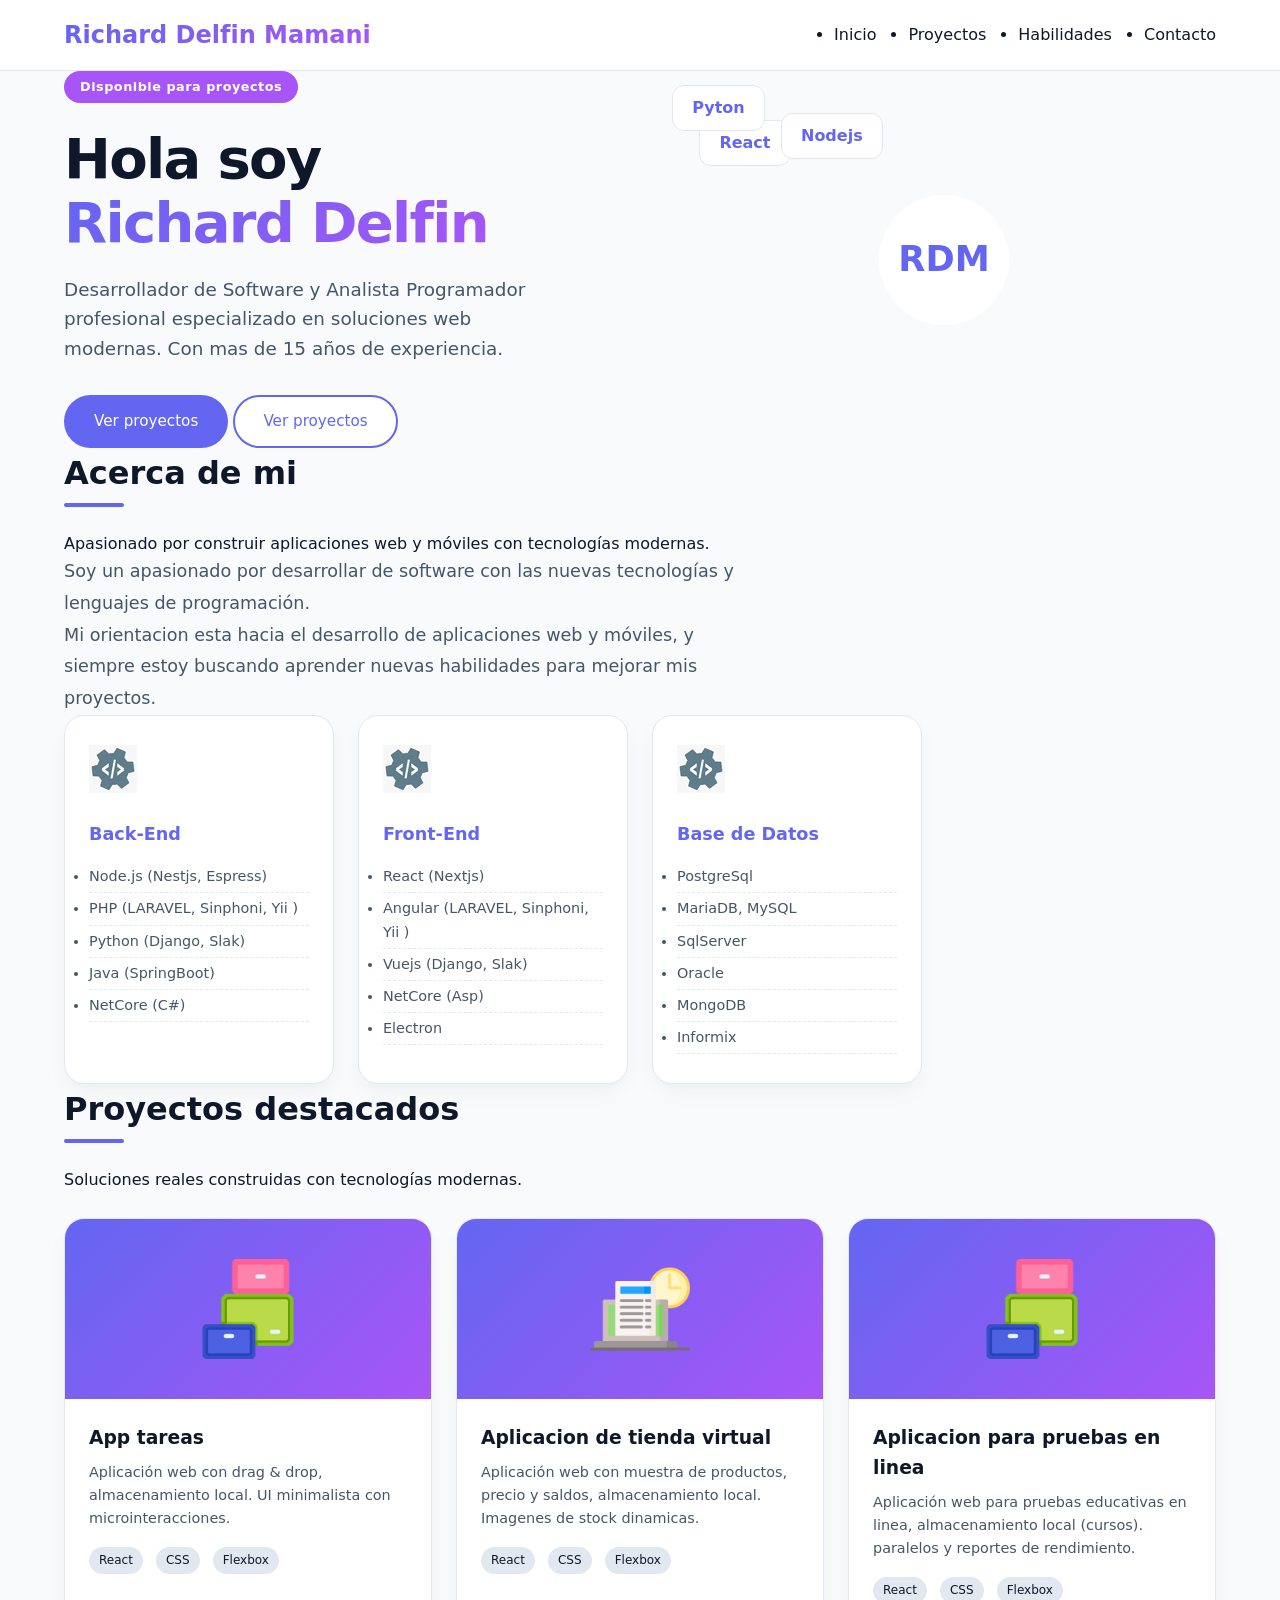
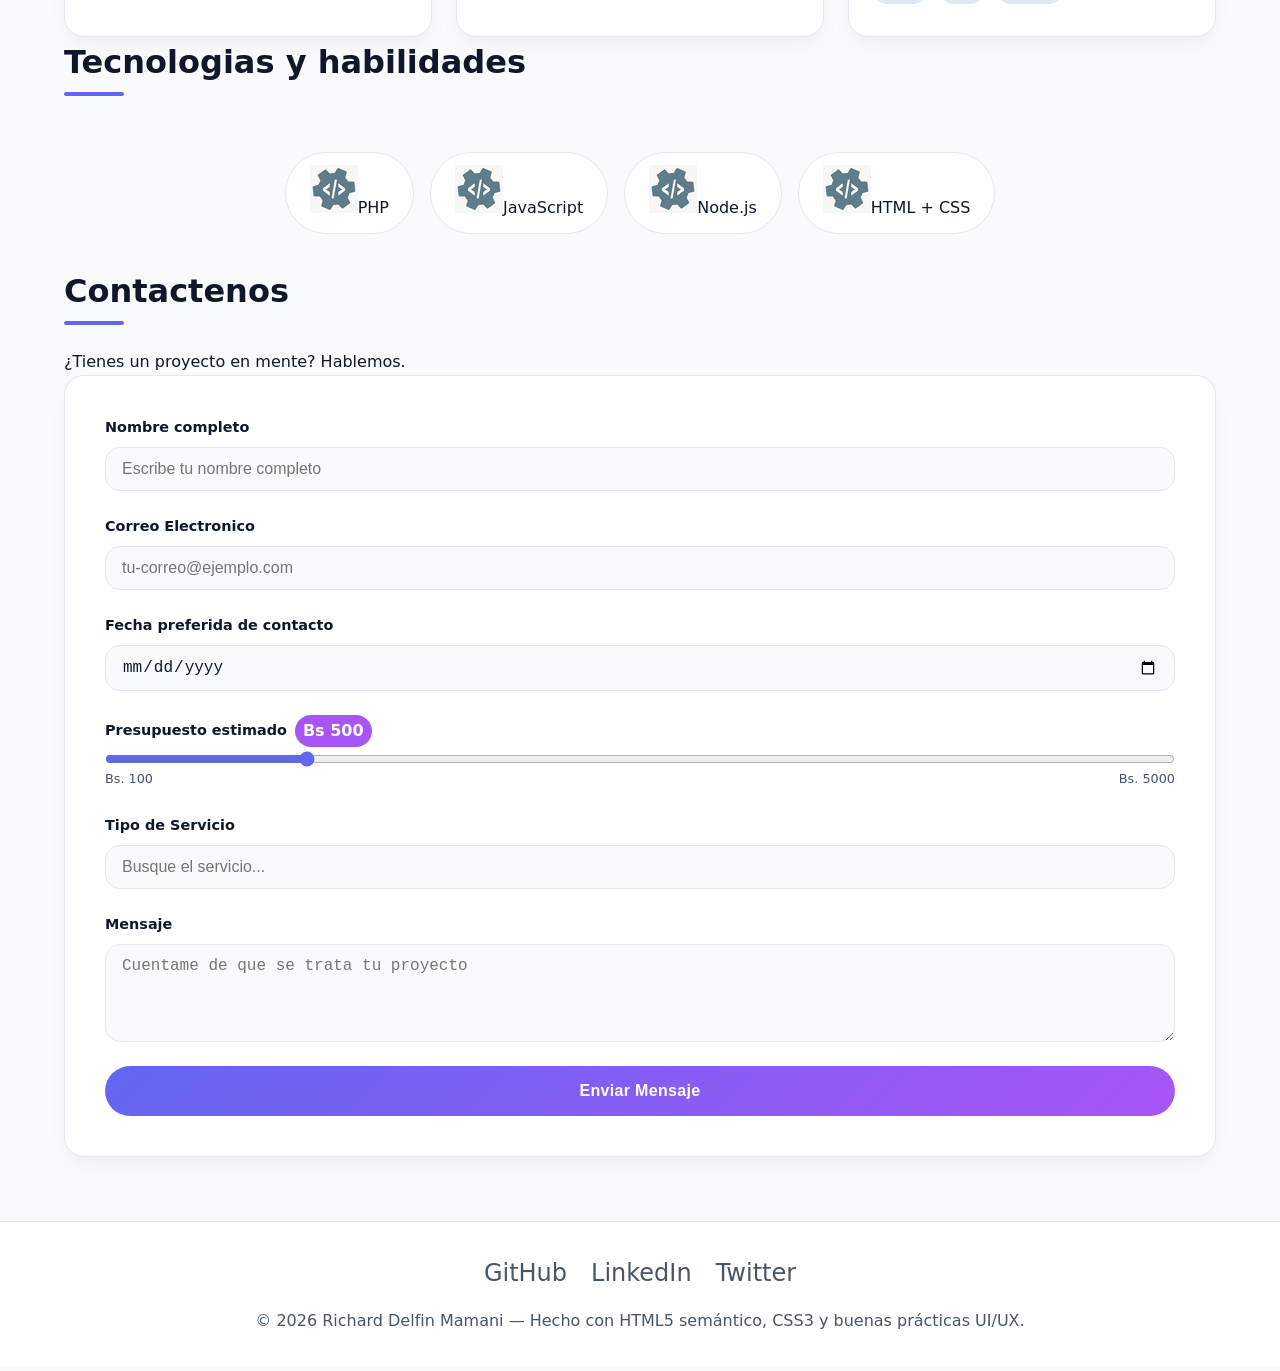
==== sesion2 - practica/index.html @ 0465246e "practica 2 del curso" ====
<!doctype html>
<html lang="es">

<head>
  <title>Richard Delfin Mamani - Desarrollador full stack</title>
  <!-- SEO & Open Graph Meta Tags -->
  <meta name="description" content="Portafolio de Heber Cussi, Desarrollador de software y analista programador" />
  <meta name="keywords" content="desarrollador, full stack, react, nodejs, python, portafolio" />
  <meta name="author" content="Hebert Cussi Cuentas" />
  <!-- Open Graph -->
  <meta property="og:title" content="Richard Delfin Mamani – Desarrollador Full Stack" />
  <meta property="og:description" content="Portafolio profesional de Richard Delfin Mamani." />
  <meta property="og:type" content="website" />
  <meta property="og:url" content="https://richardelfin.dev" />

  <link rel="stylesheet" href="css/estilos.css" />
</head>

<body>
  <!-- <header> semántico con navegación -->
  <header>
    <div class="container">
      <div class="navbar">
        <div class="logo">Richard Delfin Mamani</div>
        <nav>
          <ul>
            <li><a href="#inicio">Inicio</a></li>
            <li><a href="#proyectos">Proyectos</a></li>
            <li><a href="#habilidades">Habilidades</a></li>
            <li><a href="#contacto">Contacto</a></li>
          </ul>
        </nav>
      </div>
    </div>
  </header>
  <!-- <main> agrupa el contenido principal -->
  <main>
    <!--<section> Hero / Inicio -->
    <section id="inicio">
      <div class="container hero-grid">
        <div class="hero-content">
          <span class="hero-badge">Disponible para proyectos</span>
          <h1>Hola soy <br> <strong>Richard Delfin</strong></h1>
          <p>Desarrollador de Software y Analista Programador profesional especializado en soluciones web modernas. Con mas de 15 años de experiencia.</p>
          <div class="hero-action">
            <a href="#proyectos" class="btn btn--primary"> Ver proyectos</a>
            <a href="#contacto" class="btn btn--secundary"> Ver proyectos</a>
          </div>
        </div>
        <aside class="hero-visual">
          <div class="floar-card card--a">React</div>
          <div class="floar-card card--d">Pyton</div>
          <div class="floar-card card--c">Nodejs</div>
          <div class="avatar-ring">
              <div class="avatar-inner">RDM</div>
            </div>
          </aside>
        </aside>
      </div>
    </section>
    <section id="acercade">
      <div class="container">
        <h2 class="section-titulo">Acerca de mi</h2>
        <p>Apasionado por construir aplicaciones web y móviles con tecnologías modernas.</p>
        <div class="about-bio">
          <p> Soy un apasionado por desarrollar de software con las nuevas
              tecnologías y lenguajes de programación. 
              <br>Mi orientacion esta hacia el desarrollo de aplicaciones web y móviles, y siempre estoy
              buscando aprender nuevas habilidades para mejorar mis proyectos.
            </p>
        </div>
        <!-- CSS Grid: layout de habilidades con grid-template-areas -->
        <div class="skills-grid">
          <article class="skill-cards">
            <span class="skill-icons"><img src="img/prog.gif"></span>
            <h3>Back-End</h3>
            <ul>
              <li>Node.js (Nestjs, Espress)</li>
              <li>PHP (LARAVEL, Sinphoni, Yii )</li>
              <li>Python (Django, Slak)</li>
              <li>Java (SpringBoot)</li>
              <li>NetCore (C#)</li>
            </ul>
          </article>
          <article class="skill-cards">
            <span class="skill-icons"><img src="img/prog.gif"></span>
            <h3>Front-End</h3>
            <ul>
              <li>React (Nextjs)</li>
              <li>Angular (LARAVEL, Sinphoni, Yii )</li>
              <li>Vuejs (Django, Slak)</li>
              <li>NetCore (Asp)</li>
              <li>Electron</li>
            </ul>
          </article>
          <article class="skill-cards">
            <span class="skill-icons"><img src="img/prog.gif"></span>
            <h3>Base de Datos</h3>
            <ul>
              <li>PostgreSql</li>
              <li>MariaDB, MySQL</li>
              <li>SqlServer</li>
              <li>Oracle</li>
              <li>MongoDB</li>
              <li>Informix</li>
            </ul>
          </article>
        </div>

      </div>

    </section>

    <!-- <section> mis Proyecto -->
    <section id="proyectos">
      <div class="container">
        <h2 class="section-titulo">Proyectos destacados</h2>
        <p>Soluciones reales construidas con tecnologías modernas.</p>
        <br>
        <div class="proyecto-grilla">
          <article class="project-cards">
            <div class="proyecto-img"><img src="img/tienda.png" alt="" width="100" height="100"></div>
            <div class="proyecto-info">
              <h3>App tareas</h3>
              <p>Aplicación web con drag & drop, almacenamiento local. UI minimalista con microinteracciones.</p>
              <div>
                <span class="tecnologias">React</span>
                <span class="tecnologias">CSS</span>
                <span class="tecnologias">Flexbox</span>
              </div>
            </div>
          </article>

          <article class="project-cards">
            <div class="proyecto-img"><img src="img/prueba.png" alt="" width="100" height="100"></div>
            <div class="proyecto-info">
              <h3>Aplicacion de tienda virtual</h3>
              <p>Aplicación web con muestra de productos, precio y saldos, almacenamiento local. Imagenes de stock dinamicas.</p>
              <div>
                <span class="tecnologias">React</span>
                <span class="tecnologias">CSS</span>
                <span class="tecnologias">Flexbox</span>
              </div>
            </div>
          </article>

          <article class="project-cards">
            <div class="proyecto-img"><img src="img/tienda.png" alt="" width="100" height="100"></div>
            <div class="proyecto-info">
              <h3>Aplicacion para pruebas en linea</h3>
              <p>Aplicación web para pruebas educativas en linea, almacenamiento local (cursos). paralelos y reportes de rendimiento.</p>
              <div>
                <span class="tecnologias">React</span>
                <span class="tecnologias">CSS</span>
                <span class="tecnologias">Flexbox</span>
              </div>
            </div>
          </article>

        </div>
      </div>
    </section>
   <!--  <section> Proyectos con CSS Grid + <article> semántico -->
    <section id="habilidades">
      <div class="container">
        <h2 class="section-titulo">Tecnologias y habilidades</h2>
        <div class="skills-container">
          <div class="skill-items"><img src="img/prog.gif">PHP</div>
          <div class="skill-items"><img src="img/prog.gif">JavaScript</div>
          <div class="skill-items"><img src="img/prog.gif">Node.js</div>
          <div class="skill-items"><img src="img/prog.gif">HTML + CSS</div>
        </div>
      </div>
    </section>
    <!--  <section> Contacto con formulario HTML5 validado -->
    <section id="contacto">
      <div class="container">
        <h2 class="section-titulo">Contactenos</h2>
        <p>¿Tienes un proyecto en mente? Hablemos.</p>

        <div class="contact-form">
          <form action="#" method="post" novalidate>
            <div class="form-group">
              <label for="nombre">Nombre completo</label>
              <input type="text" id="nombre" name="nombre" required minlength="3" placeholder="Escribe tu nombre completo" autocomplete="name"/>
            </div>
            <div class="form-group">
              <label for="email">Correo Electronico</label>
              <input type="email" id="email" name="email" required placeholder="tu-correo@ejemplo.com" autocomplete="email"/>
            </div>
            <div class="form-group">
              <label for="fecha">Fecha preferida de contacto</label>
              <input type="date" id="fecha" name="fecha"/>
            </div>
            <div class="form-group">
              <label for="presupuesto">Presupuesto estimado
                <span class="rango-valor" id="presupuesto-valor">Bs 500</span>
              </label>
              <input type="range" id="presupuesto" name="presupuesto" min="100" max="5000" step="100" value="1000"/>
              <div class="rango-labels">
                <span>Bs. 100 </span> <span>Bs. 5000</span>
              </div>
            </div>

            <div class="form-group">
              <label for="servicio">Tipo de Servicio</label>
              <input type="search" id="servicio" name="search" list="servicio-lista" placeholder="Busque el servicio..."/>
              <datalist id="servicio-lista">
              <option value="Desarrollo Web Full Stack"></option>
              <option value="Consultaria tecnica"></option>
              <option value="Base de Datos"></option>
            </datalist>
            </div>
            
            <div class="form-group">
              <label for="mensaje">Mensaje</label>
              <textarea name="mensaje" id="mensaje" rows="4" required minlength="20" placeholder="Cuentame de que se trata tu proyecto"></textarea>
            </div>
            <button type="button" class="btn-submit">Enviar Mensaje </button>
          </form>
        </div>
      </div>
    </section>
  </main>
  <!-- <footer> semántico -->
  <footer>
    <div class="container">
      <div class="social-links">
        <a href="#" aria-label="GitHub">GitHub</a>
        <a href="#" aria-label="LinkedIn">LinkedIn</a>
        <a href="#" aria-label="Twitter">Twitter</a>
      </div>
      <p>
        © 2026 Richard Delfin Mamani — Hecho con HTML5 semántico, CSS3 y buenas
        prácticas UI/UX.
      </p>
    </div>
  </footer>
</body>

</html>
---- sesion2 - practica/css/estilos.css ----
/* ============================================ */
/* 1. VARIABLES CSS (tema claro)         */
/* ============================================ */
:root {
  /* Colores claros (por defecto) */
  --bg-primary: #f8fafc;
  --bg-secondary: #ffffff;
  --text-primary: #0f172a;
  --text-secondary: #475569;
  --accent: #6366f1;
  --accent-blanco: #ffffff;
  --accent-gradiente: #a855f7;
  --accent-hover: #4f46e5;
  --border: #e2e8f0;
  --card-shadow: 0 10px 25px -5px rgba(0, 0, 0, 0.05), 0 8px 10px -6px rgba(0, 0, 0, 0.02);
  --transition: all 0.3s cubic-bezier(0.4, 0, 0.2, 1);
  --bg-card:  rgba(99,102,241,0.15);
}

/* ============================================ */
/* 2. RESET Y ESTILOS GLOBALES (Box Model)      */
/* ============================================ */
* {
  margin: 0;
  padding: 0;
  box-sizing: border-box;
}

body {
  font-family: system-ui, -apple-system, 'Segoe UI', Roboto, 'Helvetica Neue', sans-serif;
  background-color: var(--bg-primary);
  color: var(--text-primary);
  line-height: 1.6;
  transition: background-color 0.2s, color 0.2s;
}

html {
  scroll-behavior: smooth;
}

.container {
  max-width: 1200px;
  margin: 0 auto;
  padding: 0 24px;
}

/* ============================================ */
/* 4. HEADER Y NAVEGACIÓN (FLEXBOX)             */
/* ============================================ */
header {
  background: var(--bg-secondary);
  backdrop-filter: blur(8px);
  border-bottom: 1px solid var(--border);
  position: sticky;
  top: 0;
  z-index: 100;
}

.navbar {
  display: flex;
  justify-content: space-between;
  align-items: center;
  padding: 1rem 0;
  flex-wrap: wrap;
  gap: 1rem;
}

.logo {
  font-size: 1.5rem;
  font-weight: 700;
  background: linear-gradient(135deg, var(--accent), var(--accent-gradiente) );
  background-clip: text;
  -webkit-background-clip: text;
  color: transparent;
}

nav ul {
  display: flex;
  gap: 2rem;
  flex-wrap: wrap;
}

nav ul li a {
  text-decoration: none;
  color: var(--text-primary);
  font-weight: 500;
  transition: var(--transition);
  padding: 0.5rem 0;
  border-bottom: 2px solid transparent;
}

nav ul li a:hover {
  color: var(--accent);
  border-bottom-color: var(--accent);
}
footer{
  background: var(--bg-secondary);
  border-top: 1px solid var(--border);
  padding: 2rem 0;
  margin-top: 4rem;
  text-align: center;
  color: var(--text-secondary);
}
.social-links{
  display: flex;
  justify-content: center;
  gap: 1.5rem;
  margin-bottom: 1rem;
}
.social-links a{
  color: var(--text-secondary);
  font-size: 1.5rem;
  transition: var(--transition);
  text-decoration: none;
}
.social-links a:hover{
  color: var(--accent);
  transform: translateY(-3px);
}

.section-titulo{
  position: relative;
  display:  inline-block;
  margin-bottom: 2rem;
  font-size: 2rem;
}

.section-titulo::after{
  content: '';
  position: absolute;
  bottom: -8px;
  left: 0;
  width: 60px;
  height: 4px;
  background: var(--accent);
  border-radius: 2px;
}

.proyecto-grilla{
  display: grid;  
  flex:  1 1 300px;
  
  grid-template-columns: repeat(auto-fill, minmax(300px,1fr));
  gap: 1.5rem;
}

.project-cards{
  background: var(--bg-secondary);
  border-radius: 20px;
  overflow: hidden;
  box-shadow: var(--card-shadow);
  border: 1px solid var(--border);
  display: grid;
  grid-template-rows: 180px 1fr;
  transition: var(--transition);
}

.project-cards:hover{
  transform: translateY(-6px);
  box-shadow: 0 16px 32px -8px var(--bg-card);
}
.proyecto-info{
  padding: 1.5rem;
}

.proyecto-info h3{
  margin-bottom: 0.5rem;
}
.proyecto-info p{
  color: var(--text-secondary);
  font-size: 0.90rem;
  margin-bottom: 1rem;
}
.tecnologias{
  display: inline-block;
  background: var(--border);
  padding: 4px 10px;
  border-radius: 20px;
  font-size: 0.75rem;
  margin-right: 0.5rem;
  margin-bottom: 0.5rem;
  color: var(--text-primary);
}

.proyecto-img{
  background: linear-gradient(135deg, var(--accent), var(--accent-gradiente));
  height: 180px;
  display: flex;
  align-items: center;
  justify-content: center;
  font-size: 3rem;
}
.skills-container{
  display: flex;
  flex-wrap: wrap;
  gap: 1rem;
  justify-content: center;
  margin: 2rem 0;
}
.skill-items{
  background: var(--bg-secondary);
  border: 1px solid var(--border);
  border-radius: 50px;
  padding: 0.75rem 1.5rem;
  font-weight: 500;
  transition: var(--transition);
  cursor:default;
}
.skill-items:hover{
  transform: scale(1);
  border-color: var(--accent);
  color: var(--accent);
}

.about-bio{
  grid-area: bio;
}
.skills-grid{
  grid-area: skills;
}
.about-bio p{
  font-size: 1.1rem; 
  color: var(--text-secondary);
  max-width: 700px;
  line-height: 1.8;
}

.skills-grid {
  display: grid;
  grid-template-columns: repeat(auto-fill, minmax(220px,1fr));
  gap: 1.5rem;
}

.skill-cards{
  background: var(--bg-secondary);
  border: 1px solid var(--border);
  border-radius: 20px;
  padding: 1.8rem 1.5rem;
  box-shadow: var(--card-shadow);
  transition: var(--transition);
  animation: fadeUp 0.5s ease both;
}

.skill-cards:hover {
  transform: translateY(-6px) scale(1.01);
  box-shadow: 0 16px 32px -8px var(--bg-card);
  border-color: var(--accent);
}
.skill-icons{
  font-size: 2rem;
  display: block;
  margin-bottom: 0.8rem;
}

.skill-cards h3{
  font-size: 1.1rem;
  font-weight: 700;
  color: var(--accent);
  margin-bottom: 0.8rem;
}

.skill-cards li{
  font-size: 0.90rem;
  color: var(--text-secondary);
  padding: 0.25rem 0;
  border-bottom: 1px dashed var(--border);
}


.contact-form{
  grid-area: form;  
}

.contact-form{
  background: var(--bg-secondary);
  padding: 2.5rem;
  border-radius: 20px;
  border: 1px solid var(--border);
  box-shadow: var(--card-shadow);
}

.form-group{
  display: flex;
  flex-direction: column;
  margin-bottom: 1.5rem;
}

label {
  font-size: 0.9rem;
  font-weight: 600;
  color: var(--text-primary);
  margin-bottom: 0.5rem;
  display: flex;
  align-items: center;
  gap: 0.5rem;
}

input, textarea{
  padding: 0.75rem 1rem; 
  border: 1.5px solid var(--border);
  border-radius: 15px;
  font-size: 1rem;
  background: var(--bg-primary);
  color: var(--text-primary);
  transition: var(--transition);
  width: 100%;
}

.rango-valor{
  background: var(--accent-gradiente);
  color: var(--accent-blanco);
  border-radius: 20px;
  font-size: 1rem;
  font-weight: 800;
  padding: 0.2rem 0.5rem;
}
.rango-labels{
  display: flex;
  justify-content: space-between;
  font-size: 0.8rem;
  color: var(--text-secondary);
  margin-top: 0.4rem;
}

input[type="range"]{
  padding: 0;
  border: none;
  background: none;
  accent-color: var(--accent);
  cursor: pointer;
  height: 8px;
}
.btn-submit{
  width: 100%;
  padding: 1rem;
  background: linear-gradient(135deg, var(--accent), var(--accent-gradiente));
  color: var(--accent-blanco);
  border: none;
  border-radius: 60px;
  font-size: 1rem;
  font-weight: 700;
  cursor: pointer;
  transition: var(--transition);
  letter-spacing: 0.02em;
}

.hero-grid{
  display: grid;
  grid-template-columns: 1fr 1fr;
  grid-template-areas: "content visual";
  align-items: center;
  gap: 4rem;
}

.hero-content{
  grid-area: content;  
}
.hero-badge{
  display: inline-block;
  background: var(--accent-gradiente);
  color: var(--accent-blanco);
  padding: 0.35rem 1rem;
  border-radius: 20px;
  font-size: 0.8rem;
  font-weight: 600;
  letter-spacing: 0.04em;
  margin-bottom: 1.5rem;
  animation: fadeUp 0.6s 0.2s ease both;
}

.hero-content h1{
  font-size: clamp(2rem,5vw,3.5rem);
  line-height: 1.15;
  letter-spacing: -0.03em;
  margin-bottom: 1.2rem;
  animation: fadeUp 0.6s 0.35s ease both;
}
.hero-content h1 strong{
  background: linear-gradient(135deg, var(--accent),var(--accent-gradiente));
  -webkit-background-clip: text;
  background-clip: text;
  color: transparent;
}
.hero-content p{
  font-size: clamp(1rem,2vw,1.15rem);  
  color: var(--text-secondary);
  max-width: 480px;
  margin-bottom: 2rem;
  animation: fadeUp 0.6s 0.45s ease both;
}

.btn {
 display: inline-flex;
 align-items: center;
 gap: 0.5rem;
 padding: 0.75rem 1.75rem;
 border-radius: 50px;
 font-size: 0.95rem;
 text-decoration: none;
 cursor: pointer;
 border: 2px solid transparent;
 transition: var(--transition);
}
.btn--primary{
  background: var(--accent);
  color: var(--accent-blanco);
}
.btn--primary:hover{
  background: var(--accent-hover);
  transform: translateY(-3px);
  box-shadow: 0 10px 20px -4px var(--bg-card);
}
.btn--secundary{
  background: var(--accent-blanco);
  color: var(--accent);
  border-color: var(--accent);  
}

.btn--secundary:hover{
  background: var(--accent-hover);
  transform: translateY(-3px); 
  color: var(--accent-blanco);
}

.hero-visual{
  height: 350px;
  position: relative;
  animation: fadeUp 0.6s 0.3s ease both;
}


.floar-card{
  position: absolute;
  background: var(--bg-secondary);
  border: 1px solid var(--border);
  border-radius: 12px;
  padding: 0.6rem 1.2rem;
  font-weight: 700;
  font-size: 1rem;
  color: var(--accent);
  box-shadow: var(--bg-card);
  animation: float 4s ease-in-out infinite;
}

.card--a{
  top: 10%; 
  left: 5%;
  animation-delay: 0s;
}

.card--b{
  top: 55%; 
  left: 5%;
  animation-delay: 1.3s;
}

.card--c{
  top: 8%; 
  left: 20%;
  animation-delay: 0.8s;
}

.avatar-ring{
  position: absolute;
  inset: 50% auto auto 50%;
  transform: translate(-50%, -50%);
  width: 160px;
  height: 160px;
  border-radius: 50%;
  background: linear-gradient(135deg, var(--accent), var(--accent-2));
  display: flex;
  align-items: center;
  justify-content: center;
  box-shadow: 0 0 0 12px var(--accent-light);
  /* ✅ ANIMACIÓN: pulso continuo */
  animation: pulse 3s ease-in-out infinite;
}
.avatar-inner {
  width: 130px;
  height: 130px;
  border-radius: 50%;
  background: var(--bg-secondary);
  display: flex;
  align-items: center;
  justify-content: center;
  font-size: 2.2rem;
  font-weight: 800;
  color: var(--accent);
}
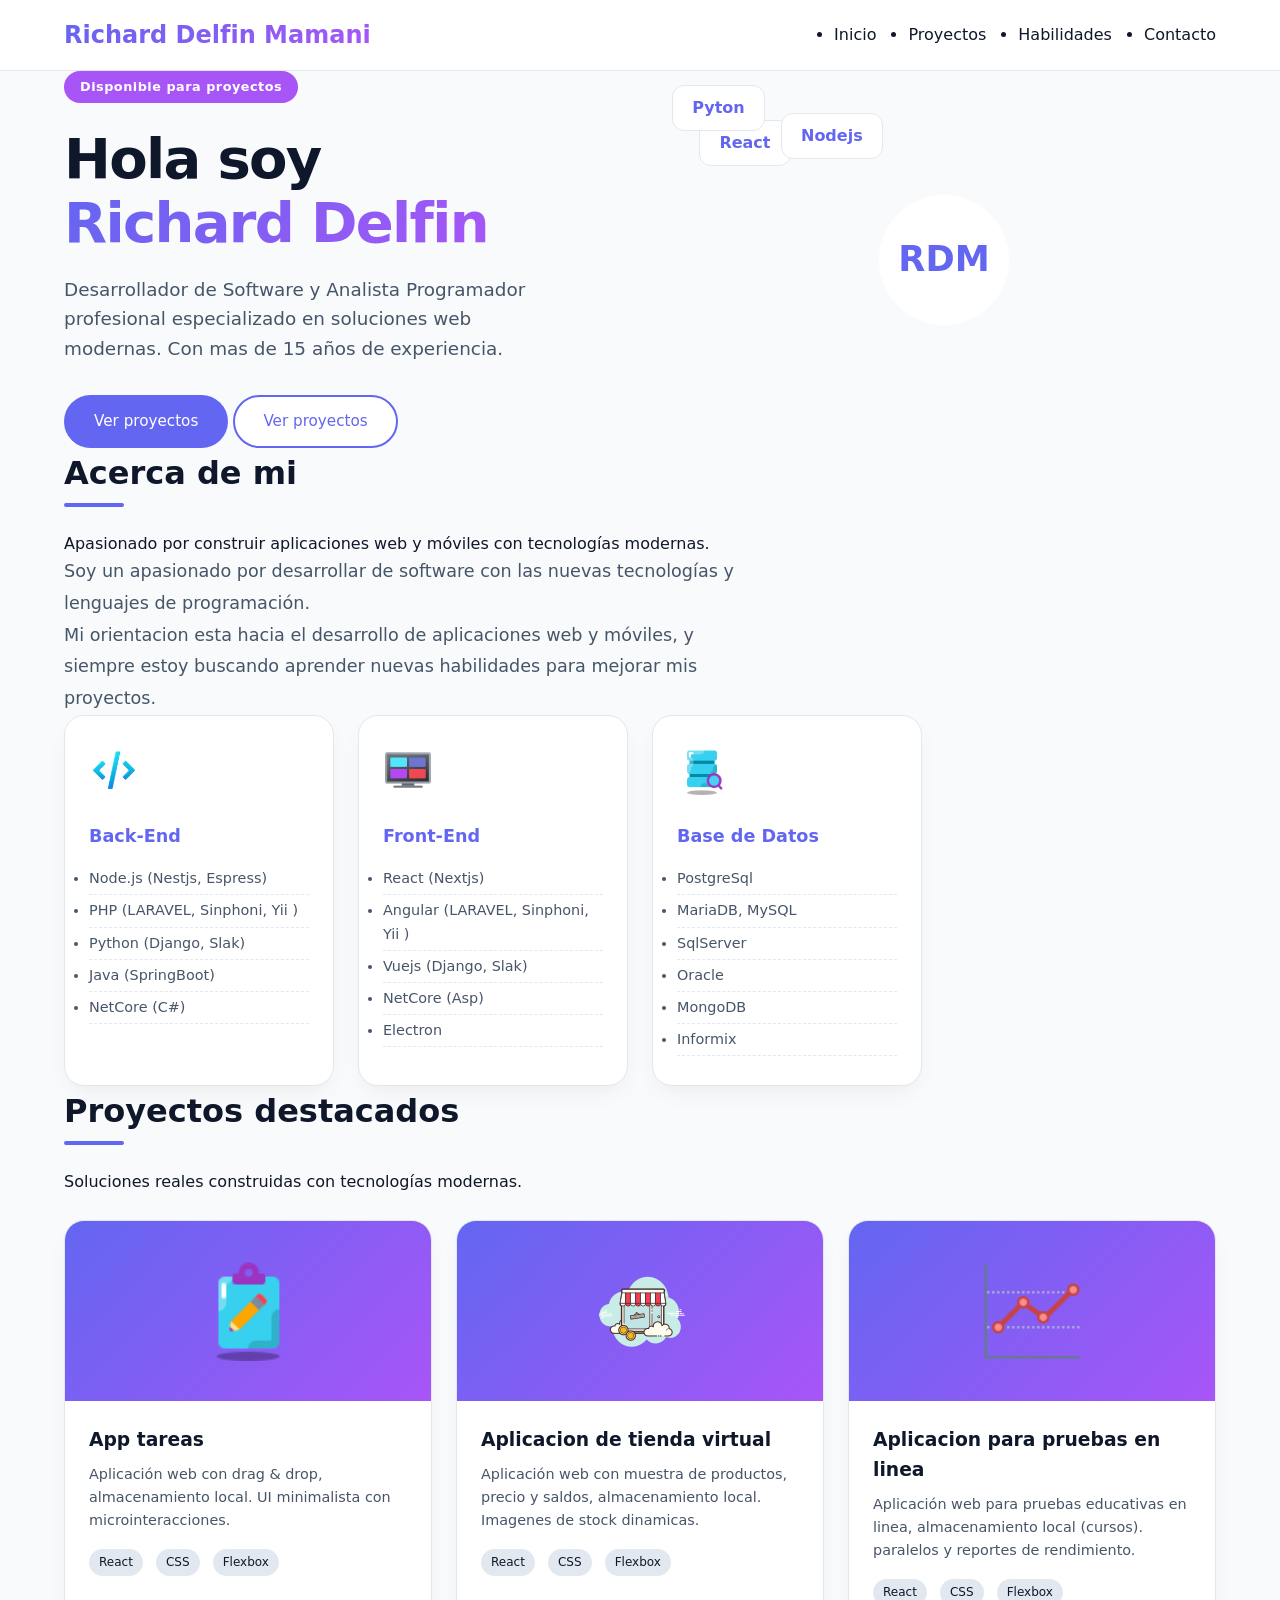
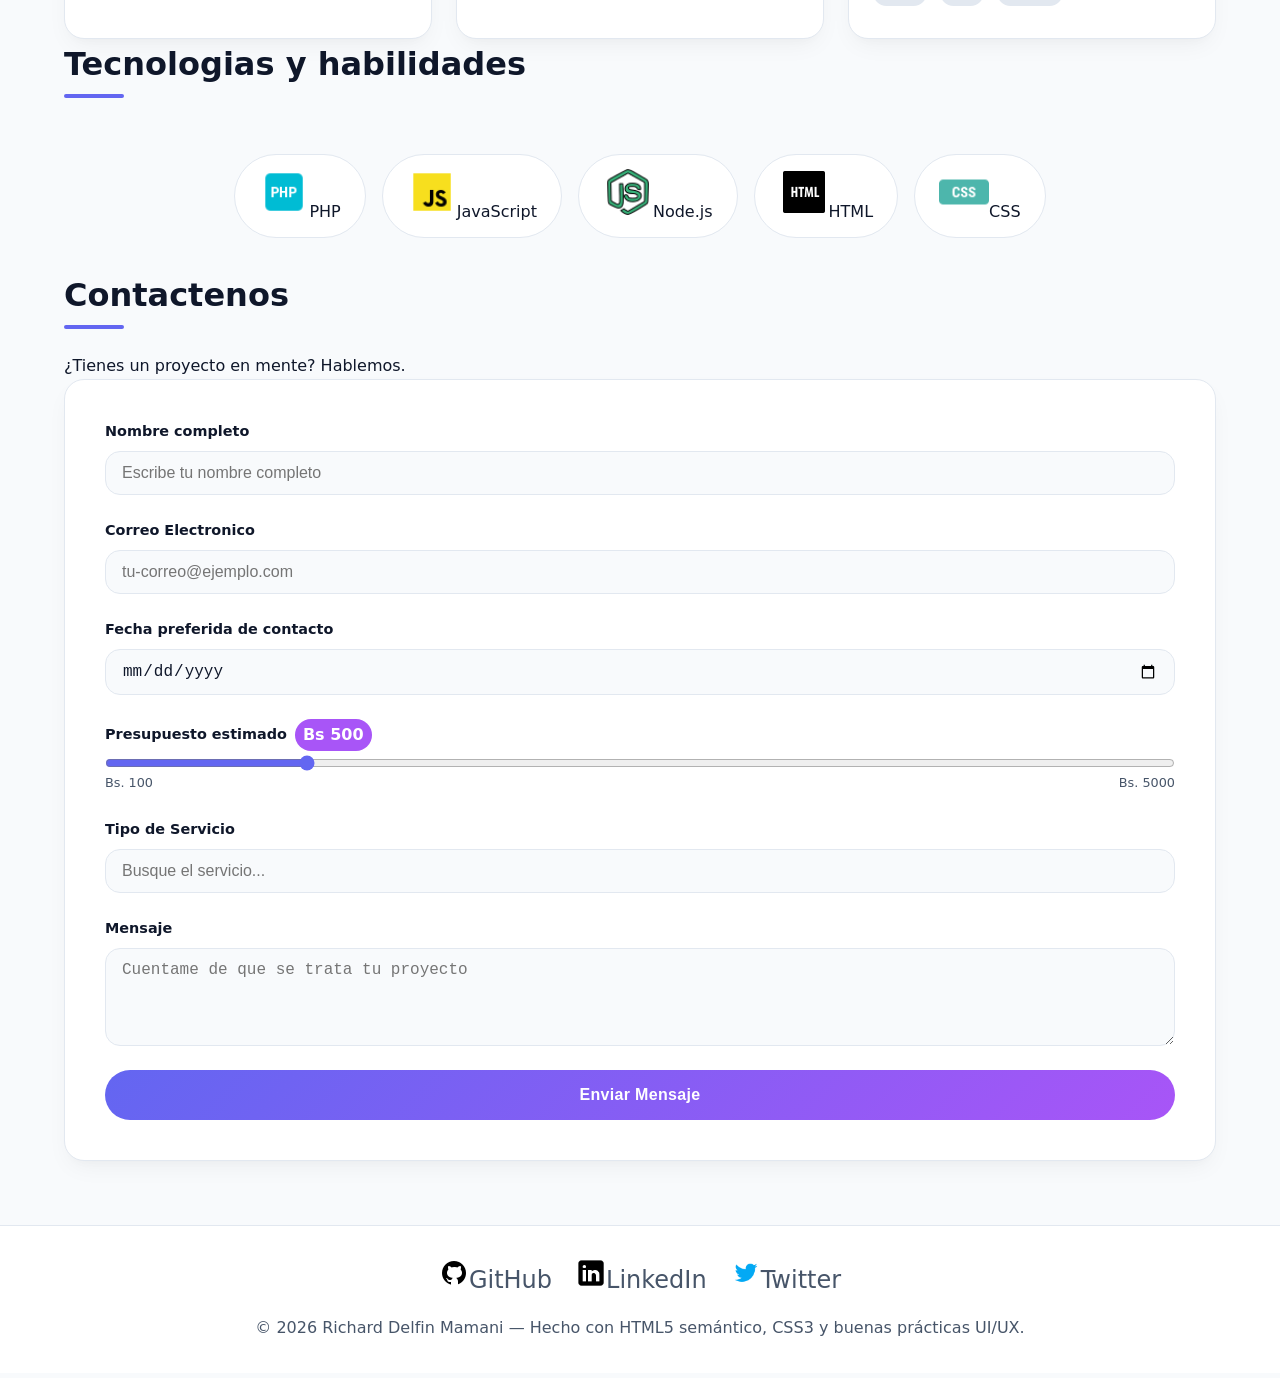
==== commit c2d27cc7: "Add files via upload" ====
--- a/sesion2 - practica/index.html
+++ b/sesion2 - practica/index.html
@@ -72,7 +72,7 @@
         <!-- CSS Grid: layout de habilidades con grid-template-areas -->
         <div class="skills-grid">
           <article class="skill-cards">
-            <span class="skill-icons"><img src="img/prog.gif"></span>
+            <span class="skill-icons"><img src="img/back.png" width="50" height="50"></span>
             <h3>Back-End</h3>
             <ul>
               <li>Node.js (Nestjs, Espress)</li>
@@ -83,7 +83,7 @@
             </ul>
           </article>
           <article class="skill-cards">
-            <span class="skill-icons"><img src="img/prog.gif"></span>
+            <span class="skill-icons"><img src="img/front.png" width="50" height="50"></span>
             <h3>Front-End</h3>
             <ul>
               <li>React (Nextjs)</li>
@@ -94,7 +94,7 @@
             </ul>
           </article>
           <article class="skill-cards">
-            <span class="skill-icons"><img src="img/prog.gif"></span>
+            <span class="skill-icons"><img src="img/base-de-datos.png" width="50" height="50"></span>
             <h3>Base de Datos</h3>
             <ul>
               <li>PostgreSql</li>
@@ -119,7 +119,7 @@
         <br>
         <div class="proyecto-grilla">
           <article class="project-cards">
-            <div class="proyecto-img"><img src="img/tienda.png" alt="" width="100" height="100"></div>
+            <div class="proyecto-img"><img src="img/tarea.png" alt="" width="100" height="100"></div>
             <div class="proyecto-info">
               <h3>App tareas</h3>
               <p>Aplicación web con drag & drop, almacenamiento local. UI minimalista con microinteracciones.</p>
@@ -132,7 +132,7 @@
           </article>
 
           <article class="project-cards">
-            <div class="proyecto-img"><img src="img/prueba.png" alt="" width="100" height="100"></div>
+            <div class="proyecto-img"><img src="img/tienda.png" alt="" width="100" height="100"></div>
             <div class="proyecto-info">
               <h3>Aplicacion de tienda virtual</h3>
               <p>Aplicación web con muestra de productos, precio y saldos, almacenamiento local. Imagenes de stock dinamicas.</p>
@@ -145,7 +145,7 @@
           </article>
 
           <article class="project-cards">
-            <div class="proyecto-img"><img src="img/tienda.png" alt="" width="100" height="100"></div>
+            <div class="proyecto-img"><img src="img/grafico.png" alt="" width="100" height="100"></div>
             <div class="proyecto-info">
               <h3>Aplicacion para pruebas en linea</h3>
               <p>Aplicación web para pruebas educativas en linea, almacenamiento local (cursos). paralelos y reportes de rendimiento.</p>
@@ -165,10 +165,11 @@
       <div class="container">
         <h2 class="section-titulo">Tecnologias y habilidades</h2>
         <div class="skills-container">
-          <div class="skill-items"><img src="img/prog.gif">PHP</div>
-          <div class="skill-items"><img src="img/prog.gif">JavaScript</div>
-          <div class="skill-items"><img src="img/prog.gif">Node.js</div>
-          <div class="skill-items"><img src="img/prog.gif">HTML + CSS</div>
+          <div class="skill-items"><img src="img/php.png" width="50" height="50">PHP</div>
+          <div class="skill-items"><img src="img/javascript.png" width="50" height="50">JavaScript</div>
+          <div class="skill-items"><img src="img/nodejs.png" width="50" height="50">Node.js</div>
+          <div class="skill-items"><img src="img/html.png" width="50" height="50">HTML</div>
+          <div class="skill-items"><img src="img/css.png" width="50" height="50">CSS</div>
         </div>
       </div>
     </section>
@@ -226,9 +227,9 @@
   <footer>
     <div class="container">
       <div class="social-links">
-        <a href="#" aria-label="GitHub">GitHub</a>
-        <a href="#" aria-label="LinkedIn">LinkedIn</a>
-        <a href="#" aria-label="Twitter">Twitter</a>
+        <a href="#" aria-label="GitHub"><img src="img/github.png" width="30" height="30">GitHub</a>
+        <a href="#" aria-label="LinkedIn"><img src="img/linkedin.png" width="30" height="30">LinkedIn</a>
+        <a href="#" aria-label="Twitter"><img src="img/twitter.png" width="30" height="30">Twitter</a>
       </div>
       <p>
         © 2026 Richard Delfin Mamani — Hecho con HTML5 semántico, CSS3 y buenas
